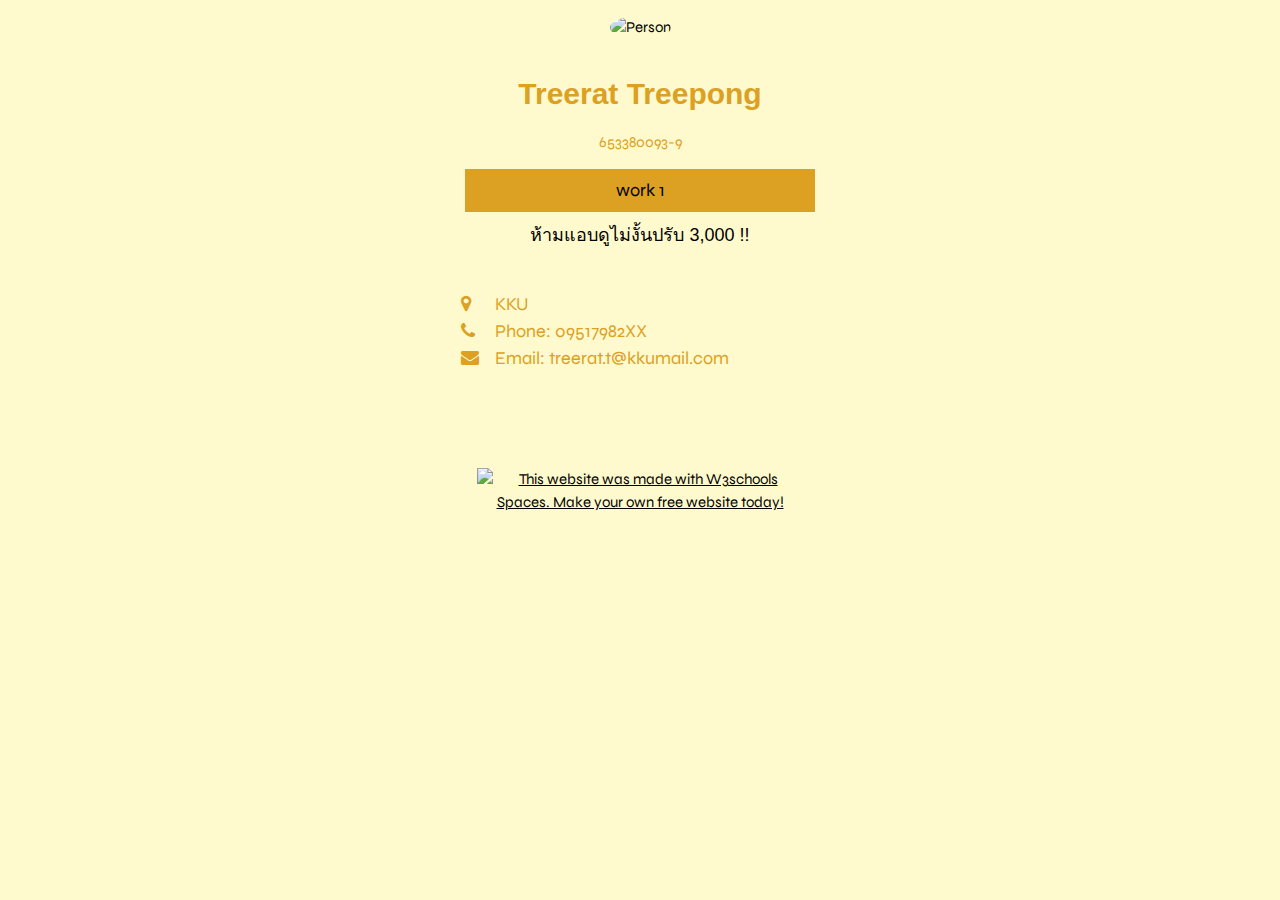
==== index.html @ bfea7662 "Add files via upload" ====
<!DOCTYPE html>
  <html lang="en">
    <head>
      <meta charset="utf-8" />
      <meta name="viewport" content="width=device-width, initial-scale=1" />
      <link rel="stylesheet" href="https://www.w3schools.com/w3css/4/w3.css">
      <link rel="stylesheet" href="https://fonts.googleapis.com/css?family=Syne">
      <link rel="stylesheet" href="https://cdnjs.cloudflare.com/ajax/libs/font-awesome/4.7.0/css/font-awesome.min.css">
      <title>Links website</title>
      <style>
      
      body {
      font-family: 'Syne', sans-serif; 
       background-color: lemonchiffon;
          }
      
      .container {
        width: 100%;
        padding-right: 15px;
        padding-left: 15px;
        margin-right: auto;
        margin-left: auto;
      }
      
      .image-container {
        text-align: center;
        width: 100%;
      }
      
      .links-container {
        display: flex;
        flex-direction: column;
        justify-content: center;
        align-items: center;
        gap: 20px;
      }
      .txt{
        color:#DCA023;
        text-align:center;
      }
      .yell{
      background-color:#DCA023;
      }
      div.ff{
       color:#DCA023;
      }
     
      
      </style>
    </head>
  
  
    <body class="gg">
        <!-- Image and name container. Change to your picture here. -->
      <div class="https://i.pinimg.com/564x/20/10/d2/2010d262bfc19ef200b8475e21293f56.jpg">
      <center><img src="/work1/kiki.png" class="w3-margin" alt="Person" max-width="100%" height="150px" style="border-radius: 50%;"></center>
      
       <!-- Content. Add your bio here. -->
       <div class="w3-margin">
       <h2 class="txt"><strong>Treerat Treepong</strong></h2>
       <p class="txt">653380093-9</p>
       </div>
  
      <!-- Links section 1. Replace the # inside of the "" with your links. -->
      <div class="links-container">
        <a href="/work1.html" class="w3-button w3-hover-black w3-large yell" style="width: 350px;" target="_blank"></i>work 1</a>
        <!-- <a href="#" class="w3-button w3-hover-black w3-large yell" style="width: 350px;" target="_blank"></i>Get quote</a>
        <a href="#" class="w3-button w3-hover-black w3-large yell" style="width: 350px;" target="_blank"></i>References</a> -->
      </div>
  
        <!-- Add links to your social networks here. -->
          <!-- <div class="w3-container w3-xlarge w3-padding w3-margin">
            <i class="fa fa-facebook-official w3-hover-opacity"></i>
            <i class="fa fa-instagram w3-hover-opacity"></i>
            <i class="fa fa-linkedin w3-hover-opacity"></i>
          </div> -->
        </div>
  
        <!-- The Contact Section -->
    <div class="w3-container w3-content" style="max-width:390px" id="contact">
      <h5 class="w3-center">ห้ามแอบดูไม่งั้นปรับ 3,000 !!</h5>
      <div class="w3-row w3-padding-32">
        <div class="w3-col m12 w3-large w3-margin-bottom ff">
          <i class="fa fa-map-marker" style="width:30px" ></i> KKU <br>
          <i class="fa fa-phone" style="width:30px"></i> Phone: 09517982XX<br>
          <i class="fa fa-envelope" style="width:30px"> </i> Email: treerat.t@kkumail.com<br>
        </div>
      </div>
      <!-- Footer. This section contains an ad for W3Schools Spaces. You can leave it to support us. -->
      <footer class="w3-container w3-center w3-padding-48 ff">
        <a class="w3-margin-bottom ff" href="https://www.w3schools.com/spaces" title="This website was made with W3schools Spaces. Make your own free website today!" target="_blank">
          <img src="https://spaces.w3schools.com/logo_4x.png" alt="This website was made with W3schools Spaces. Make your own free website today!" width="50" height="50">
        </a> 
      <!-- End footer -->
      </footer>
    </div>
  
    </body>  
  </html>
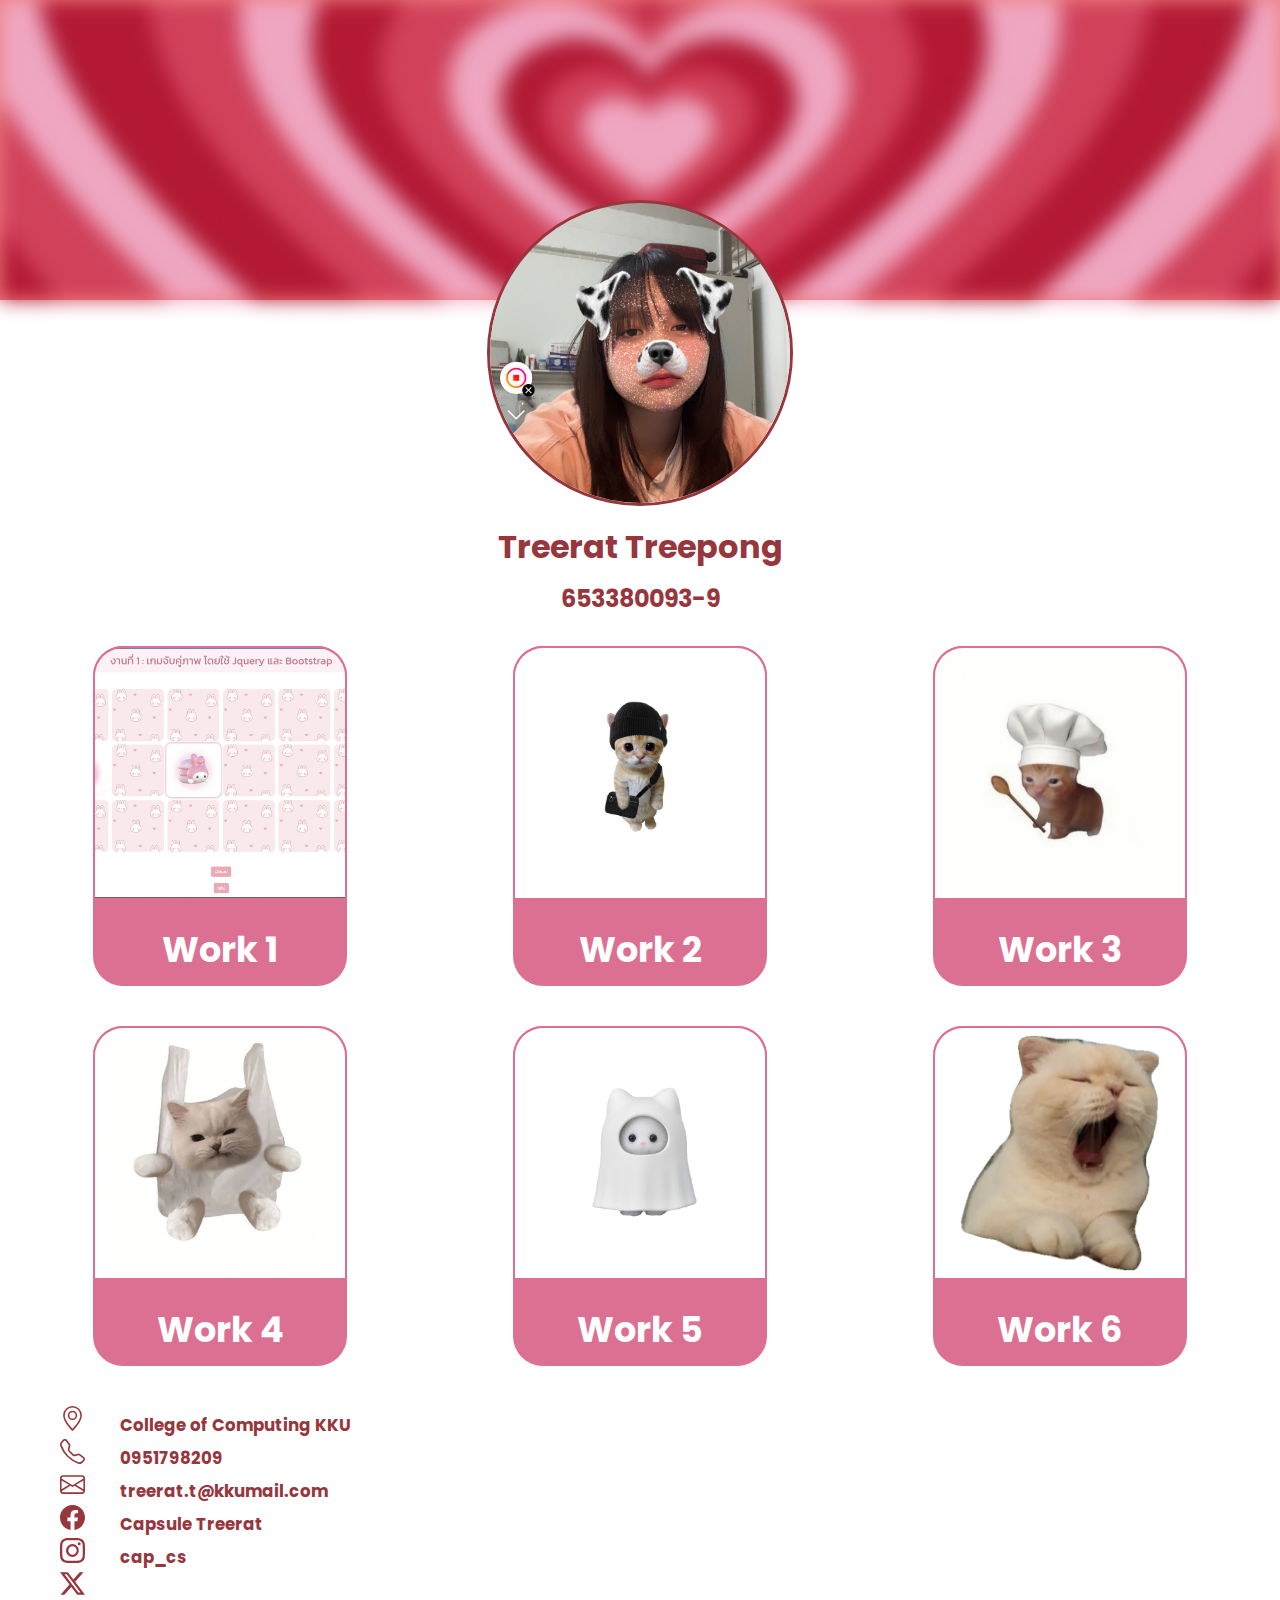
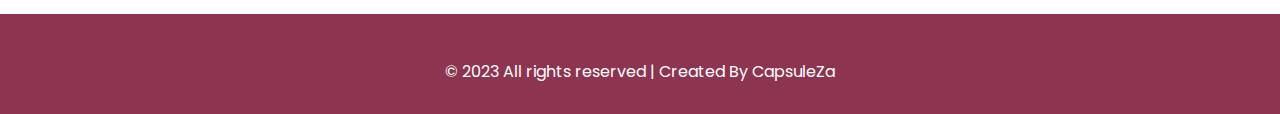
==== commit 70e31e6a: "Add files via upload" ====
--- a/index.html
+++ b/index.html
@@ -1,100 +1,136 @@
+<!-- ตรีรัตน์ ตรีพงษ์ 653380093-9 -->
 <!DOCTYPE html>
-  <html lang="en">
-    <head>
-      <meta charset="utf-8" />
-      <meta name="viewport" content="width=device-width, initial-scale=1" />
-      <link rel="stylesheet" href="https://www.w3schools.com/w3css/4/w3.css">
-      <link rel="stylesheet" href="https://fonts.googleapis.com/css?family=Syne">
-      <link rel="stylesheet" href="https://cdnjs.cloudflare.com/ajax/libs/font-awesome/4.7.0/css/font-awesome.min.css">
-      <title>Links website</title>
-      <style>
-      
-      body {
-      font-family: 'Syne', sans-serif; 
-       background-color: lemonchiffon;
-          }
-      
-      .container {
-        width: 100%;
-        padding-right: 15px;
-        padding-left: 15px;
-        margin-right: auto;
-        margin-left: auto;
-      }
-      
-      .image-container {
-        text-align: center;
-        width: 100%;
-      }
-      
-      .links-container {
-        display: flex;
-        flex-direction: column;
-        justify-content: center;
-        align-items: center;
-        gap: 20px;
-      }
-      .txt{
-        color:#DCA023;
-        text-align:center;
-      }
-      .yell{
-      background-color:#DCA023;
-      }
-      div.ff{
-       color:#DCA023;
-      }
-     
-      
-      </style>
-    </head>
-  
-  
-    <body class="gg">
-        <!-- Image and name container. Change to your picture here. -->
-      <div class="https://i.pinimg.com/564x/20/10/d2/2010d262bfc19ef200b8475e21293f56.jpg">
-      <center><img src="/work1/kiki.png" class="w3-margin" alt="Person" max-width="100%" height="150px" style="border-radius: 50%;"></center>
-      
-       <!-- Content. Add your bio here. -->
-       <div class="w3-margin">
-       <h2 class="txt"><strong>Treerat Treepong</strong></h2>
-       <p class="txt">653380093-9</p>
-       </div>
-  
-      <!-- Links section 1. Replace the # inside of the "" with your links. -->
-      <div class="links-container">
-        <a href="/work1.html" class="w3-button w3-hover-black w3-large yell" style="width: 350px;" target="_blank"></i>work 1</a>
-        <!-- <a href="#" class="w3-button w3-hover-black w3-large yell" style="width: 350px;" target="_blank"></i>Get quote</a>
-        <a href="#" class="w3-button w3-hover-black w3-large yell" style="width: 350px;" target="_blank"></i>References</a> -->
-      </div>
-  
-        <!-- Add links to your social networks here. -->
-          <!-- <div class="w3-container w3-xlarge w3-padding w3-margin">
-            <i class="fa fa-facebook-official w3-hover-opacity"></i>
-            <i class="fa fa-instagram w3-hover-opacity"></i>
-            <i class="fa fa-linkedin w3-hover-opacity"></i>
-          </div> -->
+<html lang="en">
+
+<head>
+    <meta charset="UTF-8">
+    <meta name="viewport" content="width=device-width, initial-scale=1.0">
+    <link rel="stylesheet" href="style.css">
+    <link href="https://cdn.jsdelivr.net/npm/bootstrap@5.3.2/dist/css/bootstrap.min.css" rel="stylesheet"
+        integrity="sha384-T3c6CoIi6uLrA9TneNEoa7RxnatzjcDSCmG1MXxSR1GAsXEV/Dwwykc2MPK8M2HN" crossorigin="anonymous">
+    <script src="https://cdn.jsdelivr.net/npm/bootstrap@5.3.2/dist/js/bootstrap.bundle.min.js"
+        integrity="sha384-C6RzsynM9kWDrMNeT87bh95OGNyZPhcTNXj1NW7RuBCsyN/o0jlpcV8Qyq46cDfL"
+        crossorigin="anonymous"></script>
+    <title>Home</title>
+</head>
+
+<body>
+    <header>
+        <div class="cover">
+            <img src="./photo/bg.jpg" alt="" id="cover">
         </div>
-  
-        <!-- The Contact Section -->
-    <div class="w3-container w3-content" style="max-width:390px" id="contact">
-      <h5 class="w3-center">ห้ามแอบดูไม่งั้นปรับ 3,000 !!</h5>
-      <div class="w3-row w3-padding-32">
-        <div class="w3-col m12 w3-large w3-margin-bottom ff">
-          <i class="fa fa-map-marker" style="width:30px" ></i> KKU <br>
-          <i class="fa fa-phone" style="width:30px"></i> Phone: 09517982XX<br>
-          <i class="fa fa-envelope" style="width:30px"> </i> Email: treerat.t@kkumail.com<br>
+        <center><a href="https://www.w3profile.com/653380093-9" target="_blank" class="mha-noy"><img
+                    src="./photo/dog-cap.jpg" alt="profile" id="profile"></a></center>
+        <h1>Treerat Treepong</h1>
+        <h2>653380093-9</h2>
+    </header>
+    <main>
+        <article>
+            <div class="grid-container">
+                <div class="grid-item"><a href="./work1.html" class="work">
+                        <div class="lab1">
+                            <img src="./photo/work1_img.jpg" alt="">
+                            <div class="description">
+                                <h3>Work 1</h3>
+
+                            </div>
+                        </div>
+                    </a></div>
+                <div class="grid-item"><a href="./index.html" class="work">
+                        <div class="lab1">
+                            <img src="./photo/lab2.jpg" alt="">
+                            <div class="description">
+                                <h3>Work 2</h3>
+                            </div>
+                        </div>
+                    </a></div>
+                <div class="grid-item"><a href="./work2/work2.html" class="work">
+                        <div class="lab1">
+                            <img src="./photo/lab3.jpg" alt="">
+                            <div class="description">
+                                <h3>Work 3</h3>
+                            </div>
+                        </div>
+                    </a></div>
+                <div class="grid-item"><a href="./index.html" class="work">
+                        <div class="lab1">
+                            <img src="./photo/lab4.jpg" alt="">
+                            <div class="description">
+                                <h3>Work 4</h3>
+                            </div>
+                        </div>
+                    </a></div>
+                <div class="grid-item"><a href="../index.html" class="work">
+                        <div class="lab1">
+                            <img src="./photo/lab1.jpg" alt="">
+                            <div class="description">
+                                <h3>Work 5</h3>
+                            </div>
+                        </div>
+                    </a></div>
+                <div class="grid-item"><a href="./index.html" class="work">
+                        <div class="lab1">
+                            <img src="./photo/lab5.jpg" alt="">
+                            <div class="description">
+                                <h3>Work 6</h3>
+                            </div>
+                        </div>
+                    </a></div>
+            </div>
+        </article>
+        <div class="contact">
+
+            <svg xmlns="http://www.w3.org/2000/svg" width="25" height="25" fill="currentColor" class="bi bi-geo-alt"
+                viewBox="0 0 16 16">
+                <path
+                    d="M12.166 8.94c-.524 1.062-1.234 2.12-1.96 3.07A31.493 31.493 0 0 1 8 14.58a31.481 31.481 0 0 1-2.206-2.57c-.726-.95-1.436-2.008-1.96-3.07C3.304 7.867 3 6.862 3 6a5 5 0 0 1 10 0c0 .862-.305 1.867-.834 2.94M8 16s6-5.686 6-10A6 6 0 0 0 2 6c0 4.314 6 10 6 10" />
+                <path d="M8 8a2 2 0 1 1 0-4 2 2 0 0 1 0 4m0 1a3 3 0 1 0 0-6 3 3 0 0 0 0 6" />
+            </svg>
+            <small>College of Computing KKU</small>
+            <br>
+            <svg xmlns="http://www.w3.org/2000/svg" width="25" height="25" fill="currentColor" class="bi bi-telephone"
+                viewBox="0 0 16 16">
+                <path
+                    d="M3.654 1.328a.678.678 0 0 0-1.015-.063L1.605 2.3c-.483.484-.661 1.169-.45 1.77a17.568 17.568 0 0 0 4.168 6.608 17.569 17.569 0 0 0 6.608 4.168c.601.211 1.286.033 1.77-.45l1.034-1.034a.678.678 0 0 0-.063-1.015l-2.307-1.794a.678.678 0 0 0-.58-.122l-2.19.547a1.745 1.745 0 0 1-1.657-.459L5.482 8.062a1.745 1.745 0 0 1-.46-1.657l.548-2.19a.678.678 0 0 0-.122-.58L3.654 1.328zM1.884.511a1.745 1.745 0 0 1 2.612.163L6.29 2.98c.329.423.445.974.315 1.494l-.547 2.19a.678.678 0 0 0 .178.643l2.457 2.457a.678.678 0 0 0 .644.178l2.189-.547a1.745 1.745 0 0 1 1.494.315l2.306 1.794c.829.645.905 1.87.163 2.611l-1.034 1.034c-.74.74-1.846 1.065-2.877.702a18.634 18.634 0 0 1-7.01-4.42 18.634 18.634 0 0 1-4.42-7.009c-.362-1.03-.037-2.137.703-2.877L1.885.511z" />
+            </svg>
+            <small>0951798209</small>
+            <br>
+            <svg xmlns="http://www.w3.org/2000/svg" width="25" height="25" fill="currentColor" class="bi bi-envelope"
+                viewBox="0 0 16 16">
+                <path
+                    d="M0 4a2 2 0 0 1 2-2h12a2 2 0 0 1 2 2v8a2 2 0 0 1-2 2H2a2 2 0 0 1-2-2zm2-1a1 1 0 0 0-1 1v.217l7 4.2 7-4.2V4a1 1 0 0 0-1-1zm13 2.383-4.708 2.825L15 11.105zm-.034 6.876-5.64-3.471L8 9.583l-1.326-.795-5.64 3.47A1 1 0 0 0 2 13h12a1 1 0 0 0 .966-.741M1 11.105l4.708-2.897L1 5.383z" />
+            </svg>
+            <small>treerat.t@kkumail.com</small>
+            <br>
+            <a class="hee" href="https://www.facebook.com/capsule.treepong.5" target="_blank">
+                <div class="facebook">
+                    <svg xmlns="http://www.w3.org/2000/svg" width="25" height="25" fill="currentColor"
+                        class="bi bi-facebook" viewBox="0 0 16 16">
+                        <path
+                            d="M16 8.049c0-4.446-3.582-8.05-8-8.05C3.58 0-.002 3.603-.002 8.05c0 4.017 2.926 7.347 6.75 7.951v-5.625h-2.03V8.05H6.75V6.275c0-2.017 1.195-3.131 3.022-3.131.876 0 1.791.157 1.791.157v1.98h-1.009c-.993 0-1.303.621-1.303 1.258v1.51h2.218l-.354 2.326H9.25V16c3.824-.604 6.75-3.934 6.75-7.951" />
+                    </svg>
+                    <small>Capsule Treerat</small>
+                </div>
+            </a>
+            <a href=""></a>
+            <svg xmlns="http://www.w3.org/2000/svg" width="25" height="25" fill="currentColor" class="bi bi-instagram"
+                viewBox="0 0 16 16">
+                <path
+                    d="M8 0C5.829 0 5.556.01 4.703.048 3.85.088 3.269.222 2.76.42a3.917 3.917 0 0 0-1.417.923A3.927 3.927 0 0 0 .42 2.76C.222 3.268.087 3.85.048 4.7.01 5.555 0 5.827 0 8.001c0 2.172.01 2.444.048 3.297.04.852.174 1.433.372 1.942.205.526.478.972.923 1.417.444.445.89.719 1.416.923.51.198 1.09.333 1.942.372C5.555 15.99 5.827 16 8 16s2.444-.01 3.298-.048c.851-.04 1.434-.174 1.943-.372a3.916 3.916 0 0 0 1.416-.923c.445-.445.718-.891.923-1.417.197-.509.332-1.09.372-1.942C15.99 10.445 16 10.173 16 8s-.01-2.445-.048-3.299c-.04-.851-.175-1.433-.372-1.941a3.926 3.926 0 0 0-.923-1.417A3.911 3.911 0 0 0 13.24.42c-.51-.198-1.092-.333-1.943-.372C10.443.01 10.172 0 7.998 0h.003zm-.717 1.442h.718c2.136 0 2.389.007 3.232.046.78.035 1.204.166 1.486.275.373.145.64.319.92.599.28.28.453.546.598.92.11.281.24.705.275 1.485.039.843.047 1.096.047 3.231s-.008 2.389-.047 3.232c-.035.78-.166 1.203-.275 1.485a2.47 2.47 0 0 1-.599.919c-.28.28-.546.453-.92.598-.28.11-.704.24-1.485.276-.843.038-1.096.047-3.232.047s-2.39-.009-3.233-.047c-.78-.036-1.203-.166-1.485-.276a2.478 2.478 0 0 1-.92-.598 2.48 2.48 0 0 1-.6-.92c-.109-.281-.24-.705-.275-1.485-.038-.843-.046-1.096-.046-3.233 0-2.136.008-2.388.046-3.231.036-.78.166-1.204.276-1.486.145-.373.319-.64.599-.92.28-.28.546-.453.92-.598.282-.11.705-.24 1.485-.276.738-.034 1.024-.044 2.515-.045v.002zm4.988 1.328a.96.96 0 1 0 0 1.92.96.96 0 0 0 0-1.92zm-4.27 1.122a4.109 4.109 0 1 0 0 8.217 4.109 4.109 0 0 0 0-8.217zm0 1.441a2.667 2.667 0 1 1 0 5.334 2.667 2.667 0 0 1 0-5.334" />
+            </svg>
+            <small>cap_cs</small>
+            <br>
+            <svg xmlns="http://www.w3.org/2000/svg" width="25" height="25" fill="currentColor" class="bi bi-twitter-x"
+                viewBox="0 0 16 16">
+                <path
+                    d="M12.6.75h2.454l-5.36 6.142L16 15.25h-4.937l-3.867-5.07-4.425 5.07H.316l5.733-6.57L0 .75h5.063l3.495 4.633L12.601.75Zm-.86 13.028h1.36L4.323 2.145H2.865l8.875 11.633Z" />
+            </svg>
+            <!-- <small>unknow</small> -->
         </div>
-      </div>
-      <!-- Footer. This section contains an ad for W3Schools Spaces. You can leave it to support us. -->
-      <footer class="w3-container w3-center w3-padding-48 ff">
-        <a class="w3-margin-bottom ff" href="https://www.w3schools.com/spaces" title="This website was made with W3schools Spaces. Make your own free website today!" target="_blank">
-          <img src="https://spaces.w3schools.com/logo_4x.png" alt="This website was made with W3schools Spaces. Make your own free website today!" width="50" height="50">
-        </a> 
-      <!-- End footer -->
-      </footer>
-    </div>
-  
-    </body>  
-  </html>
-  +    </main>
+    <footer>
+        <p class="footer">&copy; 2023 All rights reserved | Created By <span>CapsuleZa</span></p>
+    </footer>
+</body>
+
+</html>--- a/style.css
+++ b/style.css
@@ -0,0 +1,118 @@
+@import url('https://fonts.googleapis.com/css2?family=Anuphan&family=Athiti&family=Chakra+Petch:ital,wght@1,300&family=Fahkwang:wght@300&family=Kanit:wght@300;400&family=Noto+Sans+Thai:wght@300&family=Pixelify+Sans&family=Poppins:wght@300&display=swap');
+*{
+    font-family: 'Poppins', sans-serif;
+    margin: 0;
+    padding: 0;
+}
+.grid-container {
+    display: grid;
+    grid-template-columns: auto auto auto;
+    /* background-color: #efbebe; */
+    padding: 10px;
+  }
+  .grid-item {
+    /* background-color: rgb(255, 239, 239); */
+    /* border: 1px solid #efbebe; */
+    padding: 20px;
+    font-size: 30px;
+    text-align: center;
+  }
+  header div.cover{
+    width: 100%;
+    height: 300px;
+    background-color: lightcoral;
+  }
+  #cover{
+    width: 100%;
+    height: 300px;
+    filter: blur(10px);
+  }
+  #profile{
+    margin-top: -100px;
+    width: 300px;
+    border-radius: 1000px;
+    border: 3px solid#97363C;
+    position: relative;
+  }
+  header h1{
+    color: #97363C;
+    font-weight: bold;
+    text-align: center;
+    margin-top: 10px;
+  }
+  header h2{
+    color: #97363C;
+    font-weight: bold;
+    text-align: center;
+    margin-top: 10px;
+  }
+  footer{
+    background-color: rgb(141, 52, 80);
+    color: white;
+    text-align: center;
+    width: 100%;
+    height: 100px;
+  }
+  footer p.footer{
+    padding-top: 45px;
+  }
+  article div.grid-container div.grid-item div.lab1 img{
+    width: 250px;
+    height: 250px;
+    border-radius: 30px 30px 0px 0px;
+    border: 2px solid palevioletred;
+  }
+  span:hover{
+    color: red;
+    cursor: pointer;
+  }
+  div.lab1{
+    background-color: palevioletred;
+    width: max-content;
+    margin: auto;
+    border-radius: 30px;
+    padding-bottom: 10px;
+  }
+  a.work{
+    color: white;
+    text-decoration: none;
+  }
+  div.lab1:hover{
+    box-shadow: 0px 2px 10px rgb(74, 59, 59);
+    transition: all .035s;
+  }
+  h3{
+    padding-top: 10px;
+  }
+  div.contact svg,small{
+    color: #97363C;
+    font-weight: bold;
+    margin-left: 30px;
+  }
+  div.contact{
+    margin-left: 30px;
+    margin-top: 10px;
+    margin-bottom: 10px;
+    font-size: 20px;
+  }
+ svg{
+    margin: 0;
+ }
+ a.mha-noy img:hover{
+  box-shadow:1px 2px 10px #97363C;  
+ }
+ a.hee{
+  text-decoration: none;
+  width: max-content;
+  background-color: aliceblue;
+ }
+ small:hover{
+  color: palevioletred;
+  text-decoration: underline;
+ }
+ 
+ 
+  
+  
+ 
+  
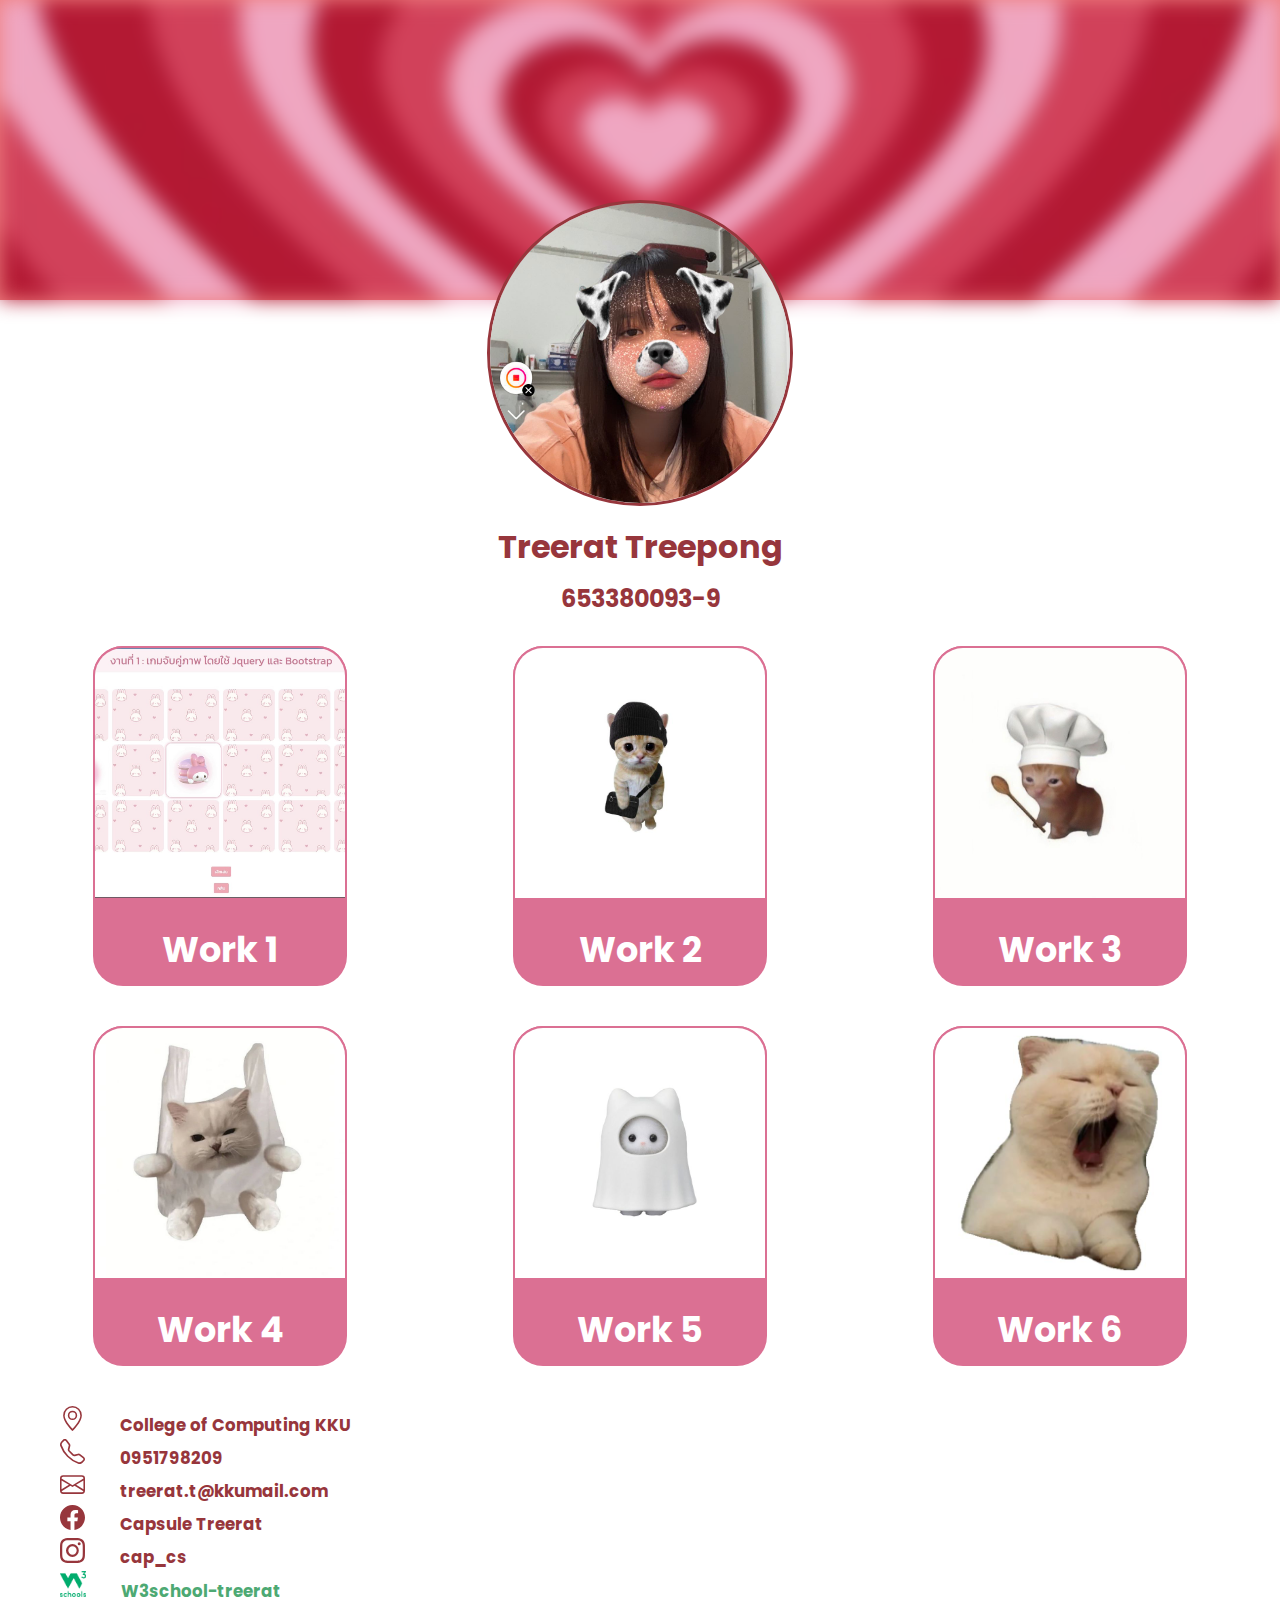
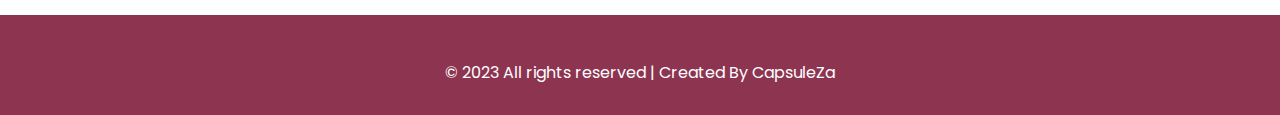
==== commit 565a2bb3: "Update index.html" ====
--- a/index.html
+++ b/index.html
@@ -12,6 +12,15 @@
         integrity="sha384-C6RzsynM9kWDrMNeT87bh95OGNyZPhcTNXj1NW7RuBCsyN/o0jlpcV8Qyq46cDfL"
         crossorigin="anonymous"></script>
     <title>Home</title>
+ <style>
+        small.w3{
+  color:#4DA973;
+ }
+ small.w3:hover{
+  color:#71BA8F;
+ }
+ 
+    </style>
 </head>
 
 <body>
@@ -36,7 +45,7 @@
                             </div>
                         </div>
                     </a></div>
-                <div class="grid-item"><a href="./index.html" class="work">
+                <div class="grid-item"><a href="./work2/work2.html" class="work">
                         <div class="lab1">
                             <img src="./photo/lab2.jpg" alt="">
                             <div class="description">
@@ -44,7 +53,7 @@
                             </div>
                         </div>
                     </a></div>
-                <div class="grid-item"><a href="./work2/work2.html" class="work">
+                <div class="grid-item"><a href="./work3.html" class="work">
                         <div class="lab1">
                             <img src="./photo/lab3.jpg" alt="">
                             <div class="description">
@@ -52,7 +61,7 @@
                             </div>
                         </div>
                     </a></div>
-                <div class="grid-item"><a href="./index.html" class="work">
+                <div class="grid-item"><a href="./work4.html" class="work">
                         <div class="lab1">
                             <img src="./photo/lab4.jpg" alt="">
                             <div class="description">
@@ -60,7 +69,7 @@
                             </div>
                         </div>
                     </a></div>
-                <div class="grid-item"><a href="../index.html" class="work">
+                <div class="grid-item"><a href="./work5.html" class="work">
                         <div class="lab1">
                             <img src="./photo/lab1.jpg" alt="">
                             <div class="description">
@@ -68,7 +77,7 @@
                             </div>
                         </div>
                     </a></div>
-                <div class="grid-item"><a href="./index.html" class="work">
+                <div class="grid-item"><a href="./work6.html" class="work">
                         <div class="lab1">
                             <img src="./photo/lab5.jpg" alt="">
                             <div class="description">
@@ -112,20 +121,22 @@
                     <small>Capsule Treerat</small>
                 </div>
             </a>
-            <a href=""></a>
-            <svg xmlns="http://www.w3.org/2000/svg" width="25" height="25" fill="currentColor" class="bi bi-instagram"
+            <a class="hee" href="https://www.instagram.com/cap_cs/" target="_blank">
+                <div class="facebook">
+                    <svg xmlns="http://www.w3.org/2000/svg" width="25" height="25" fill="currentColor" class="bi bi-instagram"
                 viewBox="0 0 16 16">
                 <path
                     d="M8 0C5.829 0 5.556.01 4.703.048 3.85.088 3.269.222 2.76.42a3.917 3.917 0 0 0-1.417.923A3.927 3.927 0 0 0 .42 2.76C.222 3.268.087 3.85.048 4.7.01 5.555 0 5.827 0 8.001c0 2.172.01 2.444.048 3.297.04.852.174 1.433.372 1.942.205.526.478.972.923 1.417.444.445.89.719 1.416.923.51.198 1.09.333 1.942.372C5.555 15.99 5.827 16 8 16s2.444-.01 3.298-.048c.851-.04 1.434-.174 1.943-.372a3.916 3.916 0 0 0 1.416-.923c.445-.445.718-.891.923-1.417.197-.509.332-1.09.372-1.942C15.99 10.445 16 10.173 16 8s-.01-2.445-.048-3.299c-.04-.851-.175-1.433-.372-1.941a3.926 3.926 0 0 0-.923-1.417A3.911 3.911 0 0 0 13.24.42c-.51-.198-1.092-.333-1.943-.372C10.443.01 10.172 0 7.998 0h.003zm-.717 1.442h.718c2.136 0 2.389.007 3.232.046.78.035 1.204.166 1.486.275.373.145.64.319.92.599.28.28.453.546.598.92.11.281.24.705.275 1.485.039.843.047 1.096.047 3.231s-.008 2.389-.047 3.232c-.035.78-.166 1.203-.275 1.485a2.47 2.47 0 0 1-.599.919c-.28.28-.546.453-.92.598-.28.11-.704.24-1.485.276-.843.038-1.096.047-3.232.047s-2.39-.009-3.233-.047c-.78-.036-1.203-.166-1.485-.276a2.478 2.478 0 0 1-.92-.598 2.48 2.48 0 0 1-.6-.92c-.109-.281-.24-.705-.275-1.485-.038-.843-.046-1.096-.046-3.233 0-2.136.008-2.388.046-3.231.036-.78.166-1.204.276-1.486.145-.373.319-.64.599-.92.28-.28.546-.453.92-.598.282-.11.705-.24 1.485-.276.738-.034 1.024-.044 2.515-.045v.002zm4.988 1.328a.96.96 0 1 0 0 1.92.96.96 0 0 0 0-1.92zm-4.27 1.122a4.109 4.109 0 1 0 0 8.217 4.109 4.109 0 0 0 0-8.217zm0 1.441a2.667 2.667 0 1 1 0 5.334 2.667 2.667 0 0 1 0-5.334" />
             </svg>
-            <small>cap_cs</small>
-            <br>
-            <svg xmlns="http://www.w3.org/2000/svg" width="25" height="25" fill="currentColor" class="bi bi-twitter-x"
-                viewBox="0 0 16 16">
-                <path
-                    d="M12.6.75h2.454l-5.36 6.142L16 15.25h-4.937l-3.867-5.07-4.425 5.07H.316l5.733-6.57L0 .75h5.063l3.495 4.633L12.601.75Zm-.86 13.028h1.36L4.323 2.145H2.865l8.875 11.633Z" />
-            </svg>
-            <!-- <small>unknow</small> -->
+                    <small>cap_cs</small>
+                </div>
+            </a>
+            <a class="hee" href="https://www.w3profile.com/653380093-9 " target="_blank">
+                <div class="facebook">
+                    <img src="./photo/W3Schools_logo.svg.png" alt="w3" class="w3">
+                    <small class="w3">W3school-treerat</small>
+                </div>
+            </a>
         </div>
     </main>
     <footer>
@@ -133,4 +144,4 @@
     </footer>
 </body>
 
-</html>+</html>
--- a/style.css
+++ b/style.css
@@ -110,6 +110,17 @@
   color: palevioletred;
   text-decoration: underline;
  }
+ img.w3{
+  width: 26px;
+  height: 26px;
+  margin-left: 30px;
+ }
+ small.w3{
+  color:#4DA973;
+ }
+ small.w3:hover{
+  color:#71BA8F;
+ }
  
  
   
